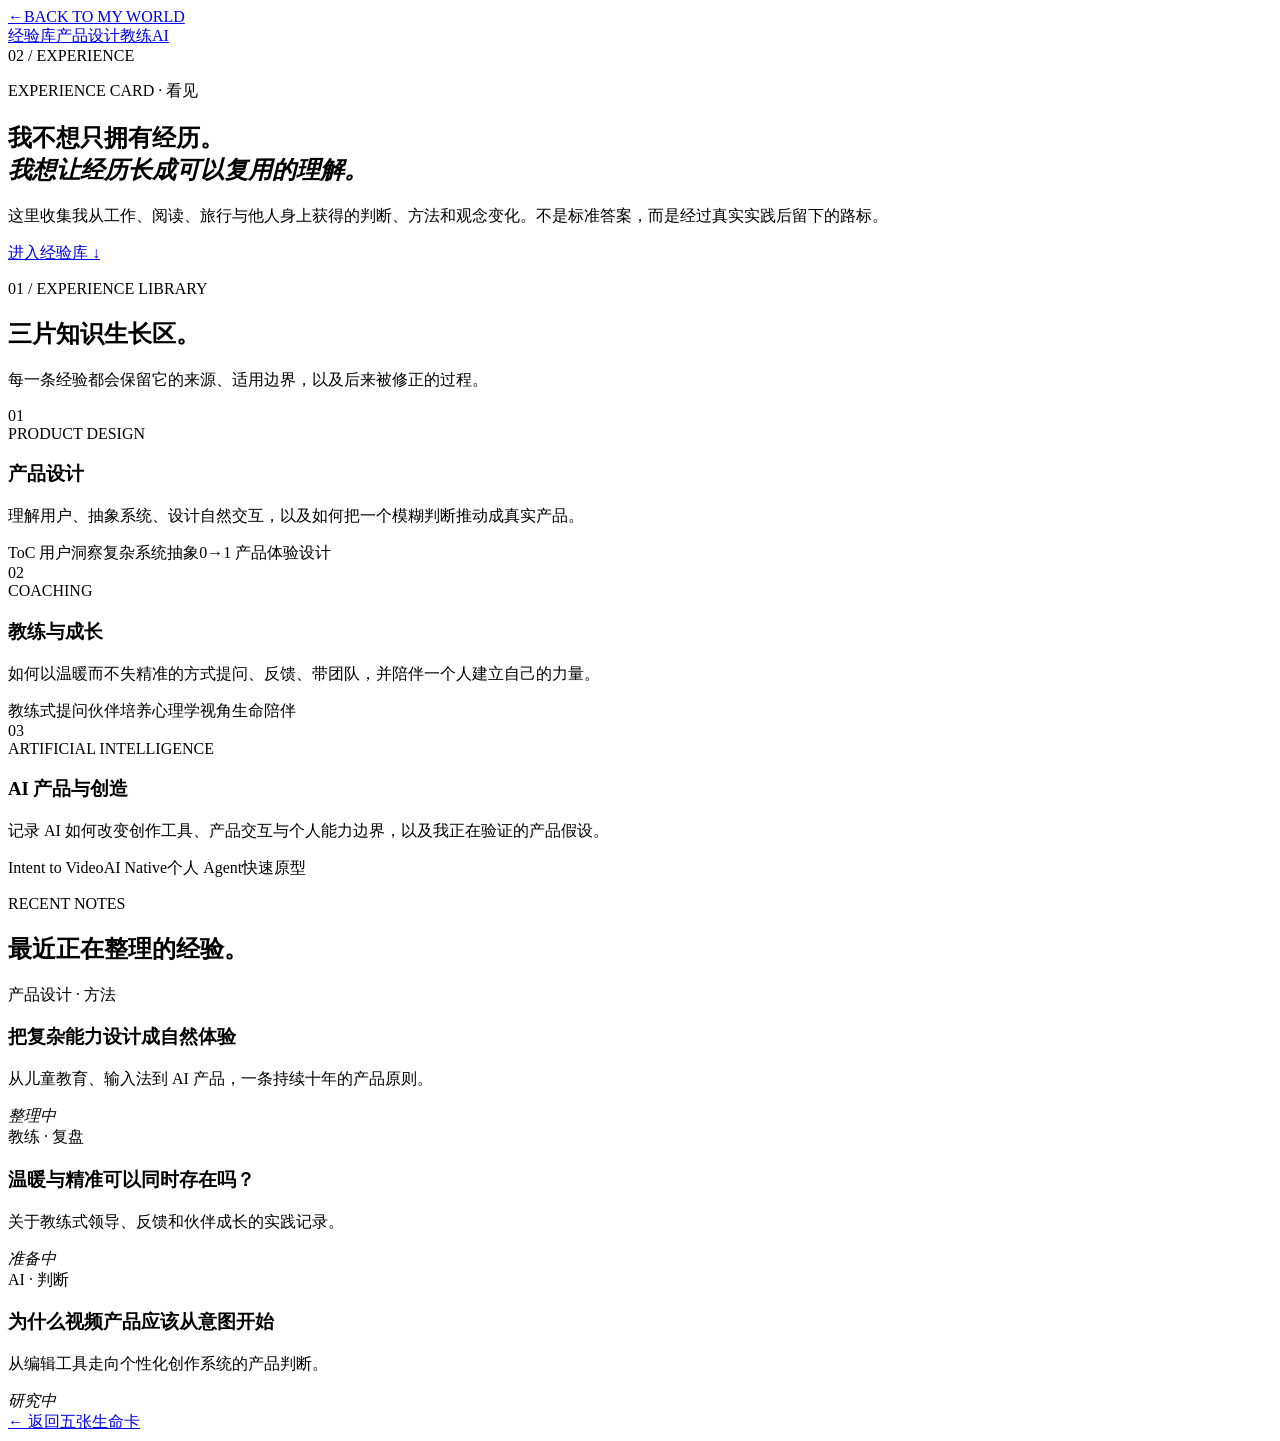
==== experience.html @ 79cb2fdb "Publish experience.html" ====
<!doctype html>
<html lang="zh-CN">
  <head>
    <meta charset="UTF-8" />
    <meta name="viewport" content="width=device-width, initial-scale=1.0" />
    <meta name="theme-color" content="#a9d4c5" />
    <title>经验卡 · Nuonuo's Garden</title>
    <link rel="preconnect" href="https://fonts.googleapis.com" />
    <link rel="preconnect" href="https://fonts.gstatic.com" crossorigin />
    <link href="https://fonts.googleapis.com/css2?family=DM+Sans:wght@300;400;500;600&family=Noto+Serif+SC:wght@400;500;600&display=swap" rel="stylesheet" />
    <link rel="stylesheet" href="styles.css" />
  </head>
  <body class="experience-page">
    <div class="noise"></div>
    <nav class="nav experience-nav">
      <a class="brand" href="index.html#cards"><span class="brand-seed">←</span><span>BACK TO MY WORLD</span></a>
      <div class="nav-links"><a href="#library">经验库</a><a href="#product">产品设计</a><a href="#coaching">教练</a><a href="#ai">AI</a></div>
      <span class="page-marker">02 / EXPERIENCE</span>
    </nav>

    <main>
      <section class="experience-hero">
        <p class="eyebrow">EXPERIENCE CARD · 看见</p>
        <h1>我不想只拥有经历。<br /><em>我想让经历长成可以复用的理解。</em></h1>
        <p>这里收集我从工作、阅读、旅行与他人身上获得的判断、方法和观念变化。不是标准答案，而是经过真实实践后留下的路标。</p>
        <div class="experience-lines"><i></i><i></i><i></i></div>
        <a class="detail-scroll" href="#library">进入经验库 ↓</a>
      </section>

      <section class="experience-library" id="library">
        <div class="library-heading">
          <p class="section-index">01 / EXPERIENCE LIBRARY</p>
          <h2>三片知识生长区。</h2>
          <p>每一条经验都会保留它的来源、适用边界，以及后来被修正的过程。</p>
        </div>

        <div class="experience-domains">
          <article class="domain-card product-domain" id="product">
            <div class="domain-index">01</div>
            <div class="domain-copy"><span>PRODUCT DESIGN</span><h3>产品设计</h3><p>理解用户、抽象系统、设计自然交互，以及如何把一个模糊判断推动成真实产品。</p></div>
            <div class="domain-topics"><span>ToC 用户洞察</span><span>复杂系统抽象</span><span>0→1 产品</span><span>体验设计</span></div>
          </article>
          <article class="domain-card coaching-domain" id="coaching">
            <div class="domain-index">02</div>
            <div class="domain-copy"><span>COACHING</span><h3>教练与成长</h3><p>如何以温暖而不失精准的方式提问、反馈、带团队，并陪伴一个人建立自己的力量。</p></div>
            <div class="domain-topics"><span>教练式提问</span><span>伙伴培养</span><span>心理学视角</span><span>生命陪伴</span></div>
          </article>
          <article class="domain-card ai-domain" id="ai">
            <div class="domain-index">03</div>
            <div class="domain-copy"><span>ARTIFICIAL INTELLIGENCE</span><h3>AI 产品与创造</h3><p>记录 AI 如何改变创作工具、产品交互与个人能力边界，以及我正在验证的产品假设。</p></div>
            <div class="domain-topics"><span>Intent to Video</span><span>AI Native</span><span>个人 Agent</span><span>快速原型</span></div>
          </article>
        </div>
      </section>

      <section class="experience-notes">
        <div class="notes-heading"><p>RECENT NOTES</p><h2>最近正在整理的经验。</h2></div>
        <div class="notes-grid">
          <article><span>产品设计 · 方法</span><h3>把复杂能力设计成自然体验</h3><p>从儿童教育、输入法到 AI 产品，一条持续十年的产品原则。</p><i>整理中</i></article>
          <article><span>教练 · 复盘</span><h3>温暖与精准可以同时存在吗？</h3><p>关于教练式领导、反馈和伙伴成长的实践记录。</p><i>准备中</i></article>
          <article><span>AI · 判断</span><h3>为什么视频产品应该从意图开始</h3><p>从编辑工具走向个性化创作系统的产品判断。</p><i>研究中</i></article>
        </div>
      </section>
      <a class="return-world experience-return" href="index.html#cards">← 返回五张生命卡</a>
    </main>
  </body>
</html>
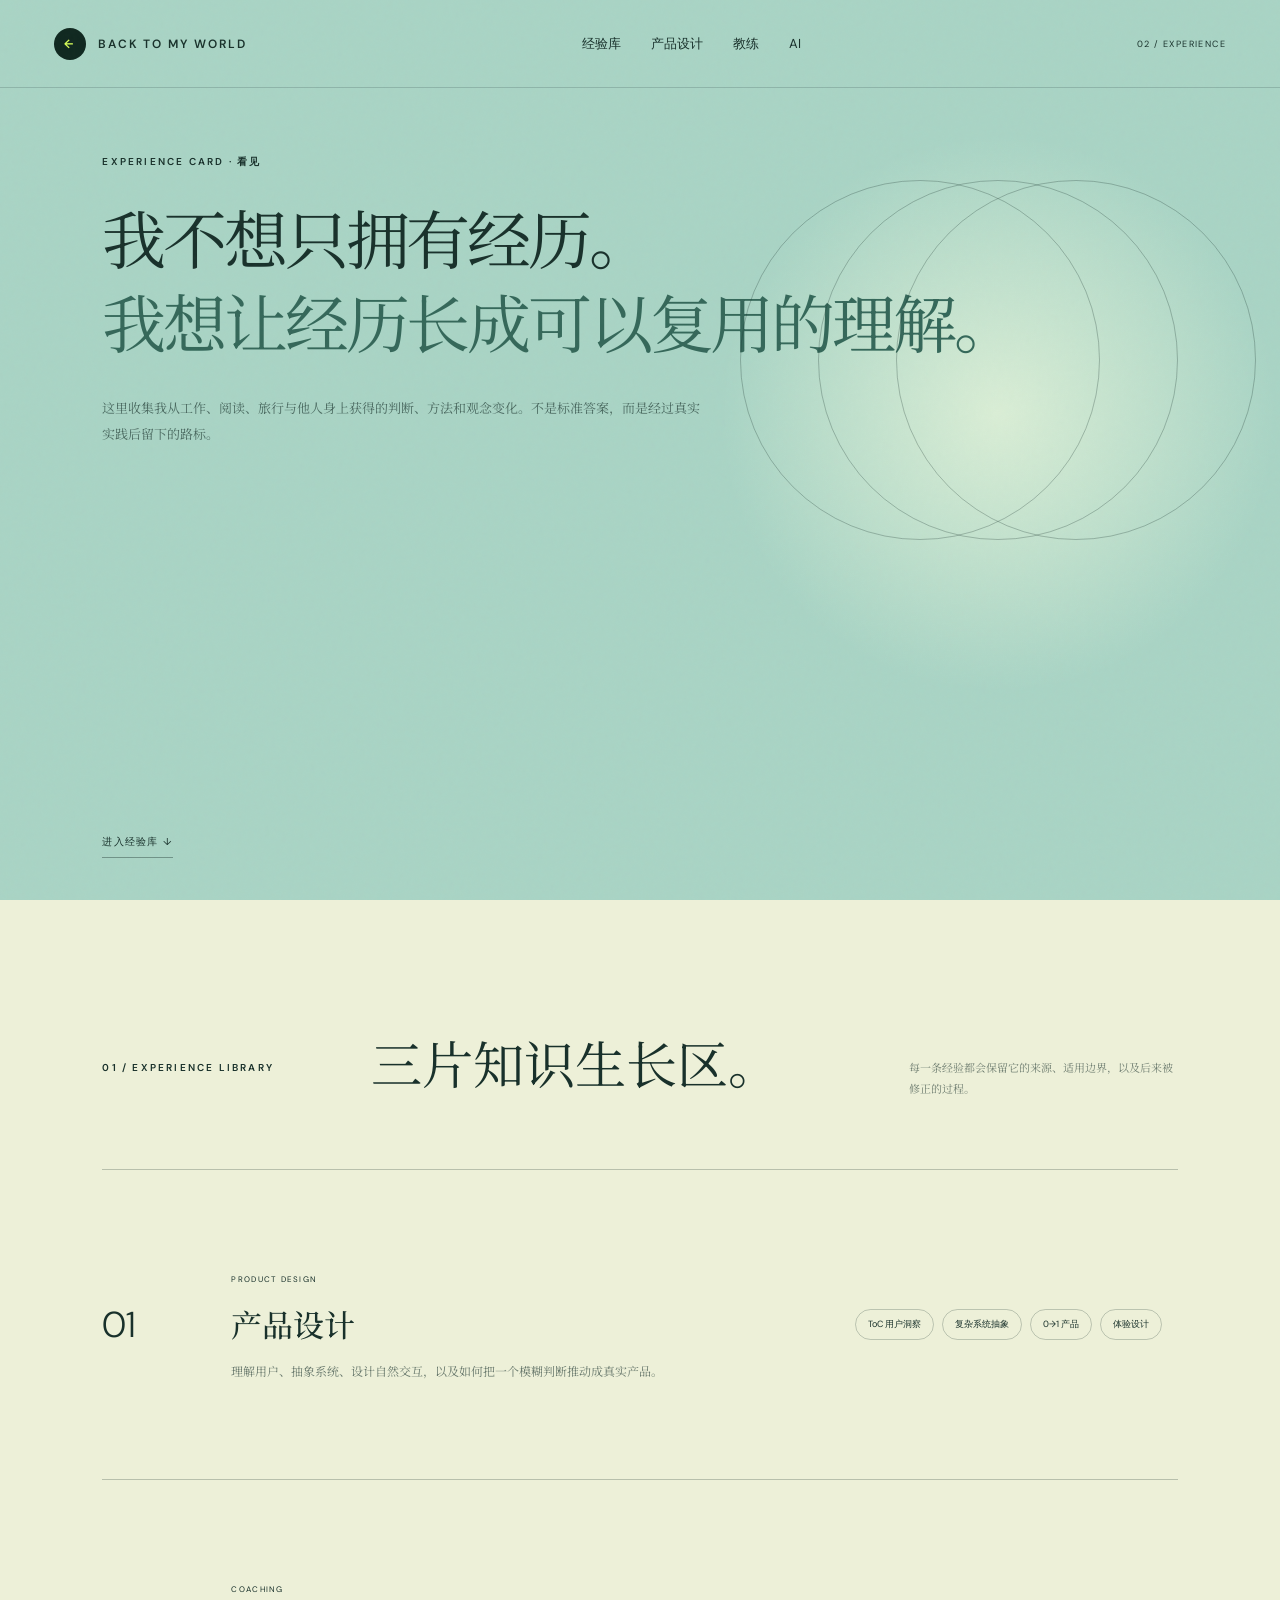
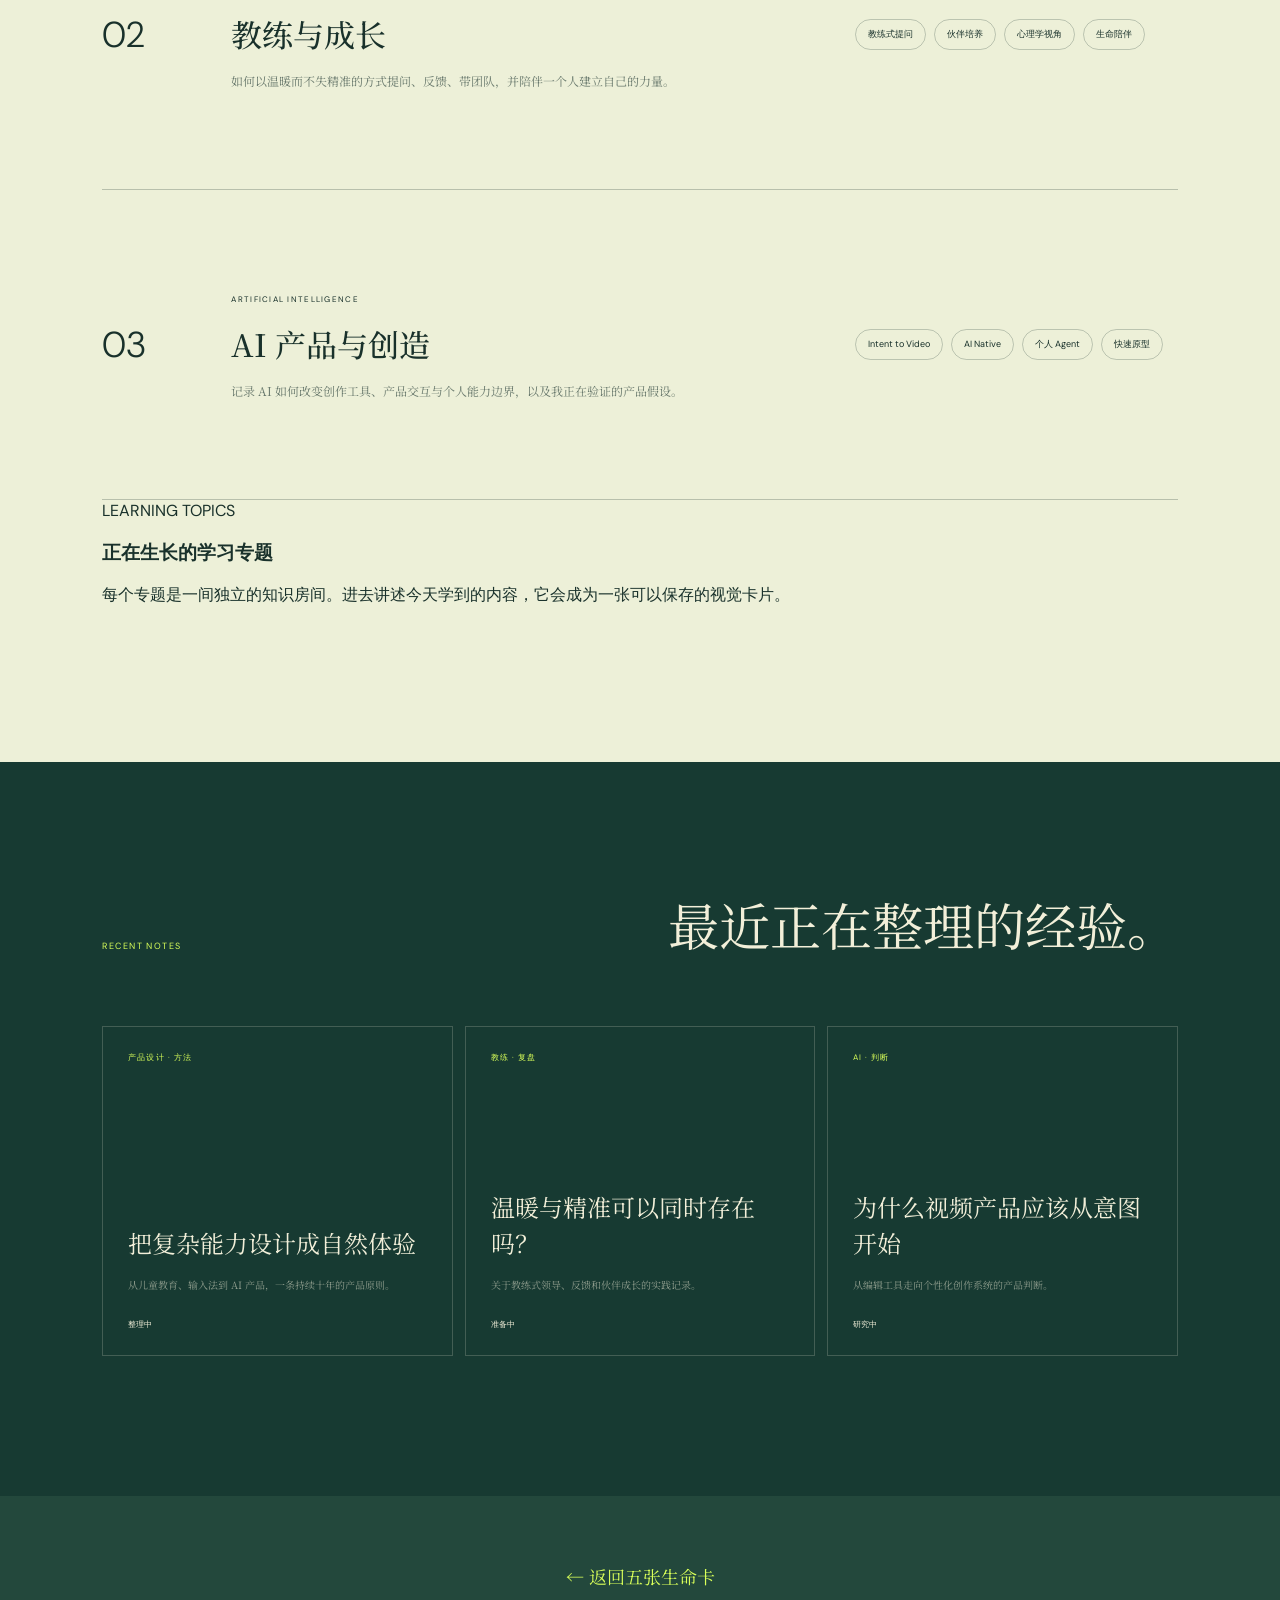
==== commit 3fba2acc: "Update learning topics" ====
--- a/experience.html
+++ b/experience.html
@@ -50,6 +50,16 @@
             <div class="domain-copy"><span>ARTIFICIAL INTELLIGENCE</span><h3>AI 产品与创造</h3><p>记录 AI 如何改变创作工具、产品交互与个人能力边界，以及我正在验证的产品假设。</p></div>
             <div class="domain-topics"><span>Intent to Video</span><span>AI Native</span><span>个人 Agent</span><span>快速原型</span></div>
           </article>
+          <div class="ai-topic-zone">
+            <div class="topic-zone-heading">
+              <div>
+                <span>LEARNING TOPICS</span>
+                <h3>正在生长的学习专题</h3>
+              </div>
+              <p>每个专题是一间独立的知识房间。进去讲述今天学到的内容，它会成为一张可以保存的视觉卡片。</p>
+            </div>
+            <div class="ai-topic-grid" id="ai-topic-grid"></div>
+          </div>
         </div>
       </section>
 
@@ -63,5 +73,6 @@
       </section>
       <a class="return-world experience-return" href="index.html#cards">← 返回五张生命卡</a>
     </main>
+    <script src="learning-topics.js"></script>
   </body>
 </html>
--- a/styles.css
+++ b/styles.css
@@ -0,0 +1,2066 @@
+:root {
+  --ink: #19312b;
+  --paper: #dfe6ca;
+  --cream: #f2efd9;
+  --lime: #d9ff59;
+  --pink: #ffa7b4;
+  --blue: #a7d9e7;
+  --green: #376a50;
+  --deep: #102820;
+}
+
+* {
+  box-sizing: border-box;
+}
+
+html {
+  scroll-behavior: smooth;
+}
+
+body {
+  margin: 0;
+  color: var(--ink);
+  background: var(--paper);
+  font-family: "DM Sans", "PingFang SC", sans-serif;
+  overflow-x: hidden;
+}
+
+button,
+textarea {
+  font: inherit;
+}
+
+button,
+a {
+  color: inherit;
+}
+
+.noise {
+  position: fixed;
+  inset: 0;
+  z-index: 100;
+  pointer-events: none;
+  opacity: 0.045;
+  background-image: url("data:image/svg+xml,%3Csvg viewBox='0 0 180 180' xmlns='http://www.w3.org/2000/svg'%3E%3Cfilter id='n'%3E%3CfeTurbulence type='fractalNoise' baseFrequency='.9' numOctaves='4' stitchTiles='stitch'/%3E%3C/filter%3E%3Crect width='100%25' height='100%25' filter='url(%23n)' opacity='.5'/%3E%3C/svg%3E");
+}
+
+.cursor-orb {
+  position: fixed;
+  width: 340px;
+  height: 340px;
+  border-radius: 50%;
+  pointer-events: none;
+  z-index: 0;
+  transform: translate(-50%, -50%);
+  background: radial-gradient(circle, rgba(240, 255, 179, 0.18), transparent 68%);
+  transition: opacity 0.2s;
+}
+
+.nav {
+  height: 88px;
+  position: fixed;
+  top: 0;
+  left: 0;
+  right: 0;
+  z-index: 20;
+  padding: 0 4.2vw;
+  display: flex;
+  align-items: center;
+  justify-content: space-between;
+  border-bottom: 1px solid rgba(25, 49, 43, 0.18);
+  background: rgba(230, 234, 207, .78);
+  backdrop-filter: blur(15px);
+}
+
+main > section {
+  scroll-margin-top: 87px;
+}
+
+.brand,
+.nav-links a {
+  text-decoration: none;
+}
+
+.brand {
+  display: flex;
+  align-items: center;
+  gap: 12px;
+  font-size: 12px;
+  letter-spacing: 0.16em;
+  font-weight: 600;
+}
+
+.brand-seed {
+  width: 32px;
+  height: 32px;
+  display: grid;
+  place-items: center;
+  color: var(--lime);
+  background: var(--deep);
+  border-radius: 50%;
+}
+
+.nav-links {
+  display: flex;
+  gap: 30px;
+  font-size: 13px;
+}
+
+.nav-links a {
+  position: relative;
+}
+
+.nav-links a::after {
+  content: "";
+  position: absolute;
+  left: 0;
+  bottom: -8px;
+  width: 0;
+  height: 1px;
+  background: var(--ink);
+  transition: width 0.3s ease;
+}
+
+.nav-links a:hover::after {
+  width: 100%;
+}
+
+.sound-button {
+  width: 42px;
+  height: 42px;
+  padding: 0;
+  border-radius: 50%;
+  border: 1px solid rgba(25, 49, 43, 0.35);
+  background: transparent;
+  display: flex;
+  justify-content: center;
+  align-items: center;
+  gap: 3px;
+  cursor: pointer;
+}
+
+.sound-button span {
+  width: 2px;
+  height: 10px;
+  background: var(--ink);
+  animation: audio 1.2s ease-in-out infinite alternate;
+}
+
+.sound-button span:nth-child(2) {
+  animation-delay: -0.5s;
+  height: 16px;
+}
+
+.sound-button span:nth-child(3) {
+  animation-delay: -0.8s;
+  height: 7px;
+}
+
+@keyframes audio {
+  to { transform: scaleY(0.35); }
+}
+
+.hero {
+  height: max(760px, 100vh);
+  min-height: 720px;
+  position: relative;
+  display: grid;
+  grid-template-columns: 40% 60%;
+  align-items: center;
+  overflow: hidden;
+  background:
+    radial-gradient(circle at 73% 48%, rgba(248, 255, 210, 0.8), transparent 34%),
+    linear-gradient(135deg, #d6dfbd, #e8e8cc 72%, #d3dfc2);
+}
+
+.hero-copy {
+  position: relative;
+  z-index: 3;
+  padding: 84px 0 0 8vw;
+}
+
+.eyebrow,
+.section-index {
+  margin: 0 0 25px;
+  font-size: 10px;
+  font-weight: 600;
+  letter-spacing: 0.22em;
+}
+
+.hero h1 {
+  max-width: 650px;
+  margin: 0;
+  font-family: "Noto Serif SC", serif;
+  font-size: clamp(46px, 4.2vw, 64px);
+  font-weight: 400;
+  line-height: 1.15;
+  letter-spacing: -0.055em;
+}
+
+.hero h1 em {
+  display: block;
+  font-style: normal;
+  color: #5a7a61;
+}
+
+.intro {
+  margin: 28px 0 34px;
+  line-height: 1.95;
+  font-family: "Noto Serif SC", serif;
+  font-size: 15px;
+  color: rgba(25, 49, 43, 0.7);
+}
+
+.primary-button {
+  width: 205px;
+  height: 58px;
+  padding: 0 8px 0 24px;
+  border: 0;
+  border-radius: 99px;
+  color: var(--lime);
+  background: var(--deep);
+  display: flex;
+  justify-content: space-between;
+  align-items: center;
+  cursor: pointer;
+  transition: transform 0.3s, box-shadow 0.3s;
+}
+
+.primary-button:hover {
+  transform: translateY(-3px);
+  box-shadow: 0 15px 30px rgba(16, 40, 32, 0.2);
+}
+
+.primary-button i {
+  width: 43px;
+  height: 43px;
+  border-radius: 50%;
+  display: grid;
+  place-items: center;
+  background: var(--lime);
+  color: var(--deep);
+  font-style: normal;
+}
+
+.world-stage {
+  position: absolute;
+  inset: 88px 0 0 35%;
+  perspective: 1100px;
+}
+
+.world-stage-3d {
+  overflow: hidden;
+  perspective: none;
+  cursor: grab;
+  touch-action: none;
+}
+
+.world-stage-3d:active {
+  cursor: grabbing;
+}
+
+.garden-canvas,
+.garden-canvas canvas {
+  position: absolute;
+  inset: 0;
+  width: 100%;
+  height: 100%;
+}
+
+.garden-canvas canvas {
+  display: block;
+  outline: none;
+}
+
+.world-gradient {
+  position: absolute;
+  inset: 0;
+  z-index: 2;
+  pointer-events: none;
+  background:
+    linear-gradient(90deg, rgba(222, 230, 202, .9) 0%, transparent 18%),
+    linear-gradient(0deg, rgba(222, 230, 202, .36), transparent 18%);
+}
+
+.world-loading {
+  position: absolute;
+  z-index: 8;
+  left: 50%;
+  top: 50%;
+  display: flex;
+  flex-direction: column;
+  align-items: center;
+  gap: 12px;
+  transform: translate(-50%, -50%);
+  transition: opacity .7s, visibility .7s;
+}
+
+.world-loading.ready {
+  opacity: 0;
+  visibility: hidden;
+}
+
+.world-loading span {
+  width: 38px;
+  height: 38px;
+  border-radius: 50%;
+  border: 1px solid rgba(25, 49, 43, .18);
+  border-top-color: var(--ink);
+  animation: spin 1.1s linear infinite;
+}
+
+.world-loading p {
+  margin: 0;
+  font: 10px "Noto Serif SC";
+  letter-spacing: .1em;
+}
+
+.sky-haze {
+  position: absolute;
+  border-radius: 50%;
+  filter: blur(8px);
+  opacity: 0.58;
+}
+
+.haze-one {
+  width: 350px;
+  height: 70px;
+  top: 12%;
+  left: 26%;
+  background: rgba(255,255,255,0.55);
+  transform: rotate(-8deg);
+}
+
+.haze-two {
+  width: 260px;
+  height: 58px;
+  right: 4%;
+  top: 48%;
+  background: rgba(255,255,255,0.35);
+}
+
+.sun {
+  position: absolute;
+  width: 114px;
+  height: 114px;
+  top: 7%;
+  right: 7%;
+  border-radius: 50%;
+  display: flex;
+  flex-direction: column;
+  justify-content: center;
+  align-items: center;
+  background: rgba(228, 255, 119, 0.6);
+  box-shadow: 0 0 60px rgba(228, 255, 119, 0.7);
+  animation: breathe 4s ease-in-out infinite;
+}
+
+.sun span { font-size: 9px; letter-spacing: .12em; }
+.sun strong { margin-top: 4px; font: 500 17px "Noto Serif SC"; }
+
+@keyframes breathe {
+  50% { transform: scale(1.06); box-shadow: 0 0 90px rgba(228, 255, 119, 0.85); }
+}
+
+.island-wrap {
+  position: absolute;
+  width: min(57vw, 780px);
+  height: 630px;
+  left: 49%;
+  top: 51%;
+  transform: translate(-50%, -48%);
+  transform-style: preserve-3d;
+  transition: transform 0.2s ease-out;
+}
+
+.island {
+  position: absolute;
+  width: 580px;
+  height: 500px;
+  left: 50%;
+  top: 48%;
+  transform: translate(-50%, -50%) rotateX(5deg) rotateZ(-4deg);
+  filter: drop-shadow(0 40px 28px rgba(34, 52, 36, 0.18));
+}
+
+.land-top {
+  position: absolute;
+  z-index: 5;
+  width: 570px;
+  height: 325px;
+  border-radius: 48% 52% 51% 49% / 46% 43% 57% 54%;
+  background:
+    radial-gradient(circle at 72% 32%, #bacf83 0 2%, transparent 2.4%),
+    radial-gradient(circle at 77% 45%, #8eb36b 0 1.5%, transparent 2%),
+    radial-gradient(circle at 40% 64%, #c2d78b 0 3%, transparent 3.4%),
+    linear-gradient(150deg, #a9c67a, #6e9c61 65%, #588855);
+  box-shadow:
+    inset 12px 18px 40px rgba(236,255,184,.35),
+    inset -18px -18px 30px rgba(36,85,57,.2);
+  overflow: hidden;
+}
+
+.island-soil {
+  position: absolute;
+  z-index: 2;
+  width: 520px;
+  height: 290px;
+  left: 27px;
+  top: 155px;
+  clip-path: polygon(0 0, 100% 0, 83% 64%, 56% 100%, 27% 80%);
+  background: linear-gradient(160deg, #8b6748, #5b4938 45%, #273a2e);
+  overflow: hidden;
+}
+
+.soil-layer {
+  position: absolute;
+  left: -3%;
+  width: 108%;
+  height: 24px;
+  border-radius: 50%;
+  border-top: 2px solid rgba(240, 208, 146, .25);
+}
+
+.layer-a { top: 40%; transform: rotate(4deg); }
+.layer-b { top: 57%; transform: rotate(-4deg); }
+.layer-c { top: 72%; transform: rotate(7deg); }
+
+.roots i {
+  position: absolute;
+  width: 2px;
+  height: 130px;
+  left: 50%;
+  top: 5px;
+  background: linear-gradient(#cba66a, transparent);
+  transform-origin: top;
+  opacity: .55;
+}
+
+.roots i:nth-child(1) { transform: rotate(18deg); }
+.roots i:nth-child(2) { transform: rotate(-24deg); }
+.roots i:nth-child(3) { left: 36%; transform: rotate(8deg); }
+.roots i:nth-child(4) { left: 66%; transform: rotate(-12deg); }
+.roots i:nth-child(5) { left: 77%; transform: rotate(25deg); }
+
+.island-shadow {
+  position: absolute;
+  left: 50%;
+  bottom: 5%;
+  width: 480px;
+  height: 70px;
+  border-radius: 50%;
+  background: rgba(42, 65, 51, 0.16);
+  filter: blur(24px);
+  transform: translateX(-50%);
+}
+
+.path {
+  position: absolute;
+  background: #d7d29b;
+  opacity: .8;
+}
+
+.path-one {
+  width: 240px;
+  height: 65px;
+  left: 160px;
+  top: 168px;
+  border-radius: 50%;
+  transform: rotate(15deg);
+}
+
+.path-two {
+  width: 80px;
+  height: 210px;
+  left: 288px;
+  top: 37px;
+  border-radius: 50%;
+  transform: rotate(-10deg);
+}
+
+.pond {
+  position: absolute;
+  width: 150px;
+  height: 84px;
+  left: 68px;
+  top: 140px;
+  border: 6px solid rgba(239,235,180,.5);
+  border-radius: 52% 48% 58% 42%;
+  transform: rotate(-12deg);
+  background: linear-gradient(145deg, #7ebbb3, #aee0d2);
+  box-shadow: inset 7px 8px 10px rgba(255,255,255,.35);
+}
+
+.pond-glint {
+  position: absolute;
+  width: 65px;
+  height: 2px;
+  left: 30px;
+  top: 23px;
+  background: rgba(255,255,255,.7);
+  box-shadow: 25px 17px 0 rgba(255,255,255,.45);
+  animation: glint 3s ease-in-out infinite;
+}
+
+@keyframes glint { 50% { transform: translateX(14px); opacity: .35; } }
+
+.tree {
+  position: absolute;
+  width: 160px;
+  height: 190px;
+  left: 218px;
+  top: 15px;
+  z-index: 8;
+}
+
+.trunk {
+  position: absolute;
+  width: 22px;
+  height: 110px;
+  left: 70px;
+  bottom: 4px;
+  border-radius: 10px;
+  background: linear-gradient(90deg, #5d4932, #8a6741);
+  transform: rotate(4deg);
+}
+
+.trunk::after,
+.trunk::before {
+  content: "";
+  position: absolute;
+  width: 10px;
+  height: 62px;
+  top: -23px;
+  left: -11px;
+  border-radius: 8px;
+  background: #6d5236;
+  transform: rotate(-34deg);
+}
+
+.trunk::after {
+  left: 23px;
+  transform: rotate(39deg);
+}
+
+.crown {
+  position: absolute;
+  border-radius: 47% 53% 45% 55%;
+  background: radial-gradient(circle at 35% 30%, #b7d579, #548659 72%);
+  box-shadow: inset -8px -8px 20px rgba(31,77,54,.22);
+}
+
+.crown-a { width: 100px; height: 95px; left: 28px; top: 3px; }
+.crown-b { width: 90px; height: 80px; left: 3px; top: 48px; }
+.crown-c { width: 94px; height: 88px; right: 0; top: 46px; }
+
+.tree-fruit {
+  position: absolute;
+  z-index: 4;
+  width: 9px;
+  height: 9px;
+  border-radius: 50%;
+  background: var(--pink);
+  box-shadow: 0 0 0 3px rgba(255,255,255,.15);
+}
+.f1 { left: 49px; top: 43px; }
+.f2 { left: 112px; top: 71px; }
+.f3 { left: 73px; top: 96px; }
+
+.glass-house {
+  position: absolute;
+  z-index: 7;
+  width: 120px;
+  height: 110px;
+  right: 55px;
+  top: 92px;
+  filter: drop-shadow(5px 8px 8px rgba(23,50,39,.2));
+}
+
+.house-roof {
+  width: 0;
+  height: 0;
+  border-left: 60px solid transparent;
+  border-right: 60px solid transparent;
+  border-bottom: 48px solid rgba(224, 244, 213, .8);
+}
+
+.house-body {
+  height: 62px;
+  border: 2px solid rgba(50,90,68,.5);
+  background:
+    linear-gradient(90deg, transparent 32%, rgba(43,84,64,.4) 33% 34%, transparent 35% 65%, rgba(43,84,64,.4) 66% 67%, transparent 68%),
+    rgba(210, 239, 207, .55);
+}
+
+.house-door {
+  position: absolute;
+  width: 30px;
+  height: 48px;
+  bottom: 0;
+  left: 45px;
+  border: 2px solid #52765d;
+}
+
+.mountain {
+  position: absolute;
+  width: 0;
+  height: 0;
+  border-left: 52px solid transparent;
+  border-right: 52px solid transparent;
+  border-bottom: 104px solid #769899;
+  filter: drop-shadow(6px 7px 4px rgba(25,65,57,.16));
+}
+
+.mountain::after {
+  content: "";
+  position: absolute;
+  left: -25px;
+  top: 53px;
+  width: 0;
+  height: 0;
+  border-left: 25px solid transparent;
+  border-right: 25px solid transparent;
+  border-bottom: 51px solid #ebefdc;
+}
+
+.m1 { right: 30px; top: 14px; transform: scale(.72); }
+.m2 { right: 88px; top: 20px; transform: scale(.48); opacity: .78; }
+
+.plant-bed {
+  position: absolute;
+  z-index: 6;
+  width: 75px;
+  height: 52px;
+  background:
+    radial-gradient(ellipse at bottom, transparent 52%, #ef9aa5 54% 61%, transparent 63%) 0 0 / 18px 25px,
+    radial-gradient(ellipse at bottom, transparent 52%, #f5d966 54% 61%, transparent 63%) 8px 10px / 18px 25px;
+}
+
+.bed-one { left: 88px; top: 85px; transform: rotate(-12deg); }
+.bed-two { left: 390px; top: 222px; transform: rotate(10deg) scale(.8); }
+
+.generated-plants {
+  position: absolute;
+  z-index: 12;
+  left: 397px;
+  top: 179px;
+  display: flex;
+  gap: 7px;
+  align-items: flex-end;
+}
+
+.new-flower {
+  position: relative;
+  width: 18px;
+  height: 62px;
+  transform-origin: bottom;
+  animation: growPlant 1.2s cubic-bezier(.2,.95,.4,1.1) both;
+}
+
+.new-flower::before {
+  content: "";
+  position: absolute;
+  left: 8px;
+  bottom: 0;
+  width: 2px;
+  height: 50px;
+  background: #315f43;
+}
+
+.new-flower::after {
+  content: "✿";
+  position: absolute;
+  left: -1px;
+  top: -3px;
+  color: #fff1d1;
+  font-size: 21px;
+  text-shadow: 0 1px 5px #e4919b;
+}
+
+@keyframes growPlant {
+  from { transform: scaleY(0) rotate(-8deg); opacity: 0; }
+  to { transform: scaleY(1) rotate(0); opacity: 1; }
+}
+
+.floating-label {
+  position: absolute;
+  z-index: 9;
+  padding: 11px 15px 11px 32px;
+  border: 1px solid rgba(25,49,43,.25);
+  border-radius: 8px;
+  background: rgba(239, 242, 215, .62);
+  backdrop-filter: blur(7px);
+  box-shadow: 0 10px 30px rgba(35,60,48,.08);
+}
+
+.floating-label p { margin: 0 0 2px; font: 500 12px "Noto Serif SC"; }
+.floating-label small { opacity: .58; font-size: 9px; }
+.label-dot {
+  position: absolute;
+  width: 7px; height: 7px;
+  border-radius: 50%;
+  background: var(--lime);
+  box-shadow: 0 0 0 5px rgba(177,203,101,.2);
+  left: 14px; top: 20px;
+}
+.label-library { left: 13%; top: 22%; animation: float 4s ease-in-out infinite; }
+.label-snow { right: 5%; bottom: 25%; animation: float 4s ease-in-out -2s infinite; }
+@keyframes float { 50% { transform: translateY(-9px); } }
+
+.world-caption {
+  z-index: 9;
+  position: absolute;
+  right: 5%;
+  bottom: 5%;
+  display: flex;
+  align-items: center;
+  gap: 13px;
+  font-size: 10px;
+  letter-spacing: .08em;
+}
+.world-caption span {
+  width: 27px; height: 27px;
+  display: grid; place-items: center;
+  border-radius: 50%;
+  border: 1px solid rgba(25,49,43,.4);
+}
+
+.drag-icon {
+  font-size: 13px;
+}
+
+.scroll-note {
+  position: absolute;
+  left: 4.2vw;
+  bottom: 28px;
+  display: flex;
+  gap: 16px;
+  align-items: center;
+  font-size: 9px;
+  letter-spacing: .18em;
+  transform: rotate(-90deg);
+  transform-origin: left center;
+}
+.scroll-note i { width: 50px; height: 1px; background: var(--ink); }
+
+.manifesto {
+  min-height: 700px;
+  padding: 110px 8vw 90px;
+  color: var(--cream);
+  background: var(--deep);
+}
+
+.value-section {
+  padding: 125px 8vw 135px;
+  background: #f1efdc;
+}
+
+.value-intro {
+  padding-bottom: 80px;
+  border-bottom: 1px solid rgba(25,49,43,.2);
+}
+
+.value-question {
+  margin: 0 0 18px;
+  color: rgba(25,49,43,.55);
+  font: 400 13px "Noto Serif SC";
+}
+
+.value-intro h2 {
+  max-width: 1050px;
+  margin: 0;
+  font: 400 clamp(43px, 5.7vw, 82px)/1.28 "Noto Serif SC";
+  letter-spacing: -.055em;
+}
+
+.value-intro h2 em {
+  color: #5f8063;
+  font-style: normal;
+}
+
+.value-body {
+  display: grid;
+  grid-template-columns: 36% 64%;
+  padding-top: 75px;
+}
+
+.value-statement {
+  padding-right: 6vw;
+}
+
+.value-statement p {
+  margin: 0 0 22px;
+  color: rgba(25,49,43,.64);
+  font: 400 13px/2 "Noto Serif SC";
+}
+
+.value-statement .lead {
+  color: var(--ink);
+  font-size: 19px;
+  line-height: 1.85;
+}
+
+.ability-grid {
+  display: grid;
+  grid-template-columns: repeat(2, 1fr);
+  border-top: 1px solid rgba(25,49,43,.2);
+  border-left: 1px solid rgba(25,49,43,.2);
+}
+
+.ability-grid article {
+  min-height: 185px;
+  padding: 25px 28px;
+  border-right: 1px solid rgba(25,49,43,.2);
+  border-bottom: 1px solid rgba(25,49,43,.2);
+  transition: background .3s, transform .3s;
+}
+
+.ability-grid article:hover {
+  background: #e2e9bb;
+  transform: translateY(-3px);
+}
+
+.ability-grid span {
+  font-size: 9px;
+  letter-spacing: .14em;
+}
+
+.ability-grid h3 {
+  margin: 42px 0 10px;
+  font: 500 19px "Noto Serif SC";
+}
+
+.ability-grid p {
+  margin: 0;
+  color: rgba(25,49,43,.6);
+  font: 400 11px/1.8 "Noto Serif SC";
+}
+
+.ability-grid .ability-future {
+  color: var(--lime);
+  background: var(--deep);
+}
+
+.ability-grid .ability-future:hover {
+  background: #23483c;
+}
+
+.ability-grid .ability-future p {
+  color: rgba(242,239,217,.62);
+}
+
+.journey-section {
+  padding: 125px 8vw 135px;
+  color: var(--cream);
+  background: #23483c;
+}
+
+.journey-head {
+  display: flex;
+  justify-content: space-between;
+  align-items: end;
+  margin-bottom: 80px;
+}
+
+.journey-head h2 {
+  margin: 0;
+  font: 400 clamp(42px, 5vw, 72px)/1.3 "Noto Serif SC";
+  letter-spacing: -.05em;
+}
+
+.journey-head > p {
+  margin: 0 0 10px;
+  color: rgba(242,239,217,.55);
+  font: 400 12px/1.9 "Noto Serif SC";
+}
+
+.journey-section .section-index {
+  color: var(--lime);
+}
+
+.journey-timeline {
+  border-top: 1px solid rgba(242,239,217,.22);
+}
+
+.journey-chapter {
+  display: grid;
+  grid-template-columns: 18% 62% 20%;
+  padding: 48px 0 55px;
+  border-bottom: 1px solid rgba(242,239,217,.22);
+}
+
+.chapter-year span,
+.chapter-main small {
+  color: var(--lime);
+  font-size: 9px;
+  letter-spacing: .17em;
+}
+
+.chapter-year strong {
+  display: block;
+  margin-top: 15px;
+  font: 400 20px "Noto Serif SC";
+}
+
+.chapter-main {
+  padding-right: 7vw;
+}
+
+.chapter-main h3 {
+  margin: 14px 0 22px;
+  font: 400 clamp(25px, 2.5vw, 37px)/1.45 "Noto Serif SC";
+}
+
+.chapter-main > p {
+  margin: 0 0 26px;
+  color: rgba(242,239,217,.66);
+  font: 400 12px/2 "Noto Serif SC";
+}
+
+.chapter-main ul {
+  margin: 0;
+  padding: 0;
+  list-style: none;
+}
+
+.chapter-main li {
+  position: relative;
+  padding: 9px 0 9px 18px;
+  color: rgba(242,239,217,.78);
+  border-top: 1px solid rgba(242,239,217,.1);
+  font-size: 11px;
+}
+
+.chapter-main li::before {
+  content: "↗";
+  position: absolute;
+  left: 0;
+  color: var(--lime);
+}
+
+.chapter-seed {
+  width: 145px;
+  height: 145px;
+  margin-left: auto;
+  border: 1px solid rgba(217,255,89,.5);
+  border-radius: 50%;
+  display: flex;
+  flex-direction: column;
+  justify-content: center;
+  align-items: center;
+  text-align: center;
+}
+
+.chapter-seed i {
+  margin-bottom: 10px;
+  color: var(--lime);
+  font-size: 8px;
+  letter-spacing: .12em;
+  font-style: normal;
+}
+
+.chapter-seed span {
+  font: 400 12px/1.6 "Noto Serif SC";
+}
+
+.chapter-now .chapter-seed {
+  color: var(--deep);
+  border-color: var(--lime);
+  background: var(--lime);
+}
+
+.chapter-now .chapter-seed i {
+  color: var(--deep);
+}
+
+.manifesto .section-index { color: var(--lime); }
+.manifesto-title { display: grid; grid-template-columns: 32% 68%; }
+.manifesto-title > p {
+  margin: 13px 0 0;
+  font-size: 12px;
+  color: rgba(242,239,217,.6);
+}
+.manifesto h2 {
+  max-width: 850px;
+  margin: 0;
+  font: 400 clamp(36px, 4.2vw, 60px)/1.35 "Noto Serif SC";
+  letter-spacing: -.045em;
+}
+.manifesto h2 span { color: var(--lime); }
+.rule-notes {
+  width: 68%;
+  margin: 85px 0 0 auto;
+  display: grid;
+  grid-template-columns: repeat(3, 1fr);
+  border-top: 1px solid rgba(242,239,217,.18);
+}
+.rule-notes article { padding: 27px 35px 0 0; }
+.rule-notes span { color: var(--lime); font: 500 12px "Noto Serif SC"; }
+.rule-notes p { font-size: 11px; line-height: 1.8; color: rgba(242,239,217,.5); }
+
+.life-cards {
+  padding: 120px 4.2vw 140px;
+  background: #f1efdc;
+}
+
+.card-content-map {
+  margin: 85px 4vw 0;
+  display: grid;
+  grid-template-columns: repeat(2, 1fr);
+  border-top: 1px solid rgba(25,49,43,.2);
+  border-left: 1px solid rgba(25,49,43,.2);
+}
+
+.card-content-map > article,
+.livelihood-card {
+  min-height: 260px;
+  padding: 34px 36px;
+  border-right: 1px solid rgba(25,49,43,.2);
+  border-bottom: 1px solid rgba(25,49,43,.2);
+}
+
+.content-card-title {
+  display: flex;
+  gap: 20px;
+  align-items: baseline;
+}
+
+.content-card-title span {
+  font-size: 9px;
+}
+
+.content-card-title h3,
+.livelihood-card h3 {
+  margin: 0;
+  font: 500 21px "Noto Serif SC";
+}
+
+.card-content-map > article > p,
+.livelihood-card p {
+  margin: 25px 0;
+  color: rgba(25,49,43,.65);
+  font: 400 12px/1.9 "Noto Serif SC";
+}
+
+.tag-row {
+  display: flex;
+  flex-wrap: wrap;
+  gap: 7px;
+}
+
+.tag-row span {
+  padding: 6px 10px;
+  border: 1px solid rgba(25,49,43,.22);
+  border-radius: 99px;
+  font-size: 9px;
+}
+
+.livelihood-card {
+  color: var(--cream);
+  background: var(--deep);
+}
+
+.livelihood-card > span {
+  color: var(--lime);
+  font-size: 8px;
+  letter-spacing: .17em;
+}
+
+.livelihood-card h3 {
+  margin-top: 22px;
+  font-size: 28px;
+}
+
+.livelihood-card p {
+  color: rgba(242,239,217,.64);
+}
+
+.future-section {
+  padding: 125px 8vw 140px;
+  background: #dce5bd;
+}
+
+.future-heading {
+  display: grid;
+  grid-template-columns: 28% 48% 24%;
+  align-items: end;
+  margin-bottom: 70px;
+}
+
+.future-heading .section-index {
+  align-self: start;
+}
+
+.future-heading h2 {
+  margin: 0;
+  font: 400 clamp(38px, 4.2vw, 62px)/1.35 "Noto Serif SC";
+  letter-spacing: -.045em;
+}
+
+.future-heading > p:last-child {
+  margin: 0 0 10px;
+  padding-left: 30px;
+  color: rgba(25,49,43,.58);
+  font: 400 11px/1.9 "Noto Serif SC";
+}
+
+.future-grid {
+  display: grid;
+  grid-template-columns: repeat(3, 1fr);
+  gap: 12px;
+}
+
+.future-grid article {
+  min-height: 285px;
+  padding: 26px;
+  border: 1px solid rgba(25,49,43,.24);
+  border-radius: 3px;
+  display: flex;
+  flex-direction: column;
+  transition: transform .35s, background .35s;
+}
+
+.future-grid article:hover {
+  transform: translateY(-8px);
+  background: rgba(242,239,217,.5);
+}
+
+.future-grid span {
+  font-size: 8px;
+  letter-spacing: .16em;
+}
+
+.future-grid h3 {
+  margin: auto 0 16px;
+  font: 500 23px "Noto Serif SC";
+}
+
+.future-grid p {
+  margin: 0;
+  color: rgba(25,49,43,.62);
+  font: 400 11px/1.85 "Noto Serif SC";
+}
+
+.future-grid .future-product {
+  color: var(--lime);
+  background: var(--deep);
+  border-color: var(--deep);
+}
+
+.future-grid .future-product:hover {
+  background: #23483c;
+}
+
+.future-grid .future-product p {
+  color: rgba(242,239,217,.64);
+}
+
+.decades-section {
+  min-height: 760px;
+  padding: 125px 8vw;
+  display: grid;
+  grid-template-columns: 42% 58%;
+  align-items: center;
+  overflow: hidden;
+  background: #e8c5ad;
+}
+
+.decades-copy {
+  padding-right: 5vw;
+}
+
+.decades-copy h2 {
+  max-width: 540px;
+  margin: 0;
+  font: 400 clamp(38px, 3.8vw, 54px)/1.4 "Noto Serif SC";
+  letter-spacing: -.045em;
+}
+
+.decades-copy > p:last-child {
+  margin-top: 30px;
+  color: rgba(25,49,43,.62);
+  font: 400 12px/2 "Noto Serif SC";
+}
+
+.decade-rings {
+  position: relative;
+  height: 520px;
+}
+
+.decade-rings article {
+  position: absolute;
+  width: 330px;
+  height: 330px;
+  padding: 75px 62px;
+  border: 1px solid rgba(25,49,43,.35);
+  border-radius: 50%;
+  transition: transform .4s, background .4s;
+}
+
+.decade-rings article:hover {
+  z-index: 5;
+  transform: translateY(-12px);
+  background: rgba(242,239,217,.64);
+}
+
+.decade-rings article:nth-child(1) { left: 0; top: 95px; background: var(--lime); }
+.decade-rings article:nth-child(2) { left: 30%; top: 0; }
+.decade-rings article:nth-child(3) { left: 56%; top: 155px; }
+
+.decade-rings span {
+  font-size: 11px;
+  letter-spacing: .13em;
+}
+
+.decade-rings h3 {
+  margin: 20px 0 14px;
+  font: 500 24px "Noto Serif SC";
+}
+
+.decade-rings p {
+  margin: 0;
+  color: rgba(25,49,43,.66);
+  font: 400 11px/1.8 "Noto Serif SC";
+}
+
+.decade-rings i {
+  position: absolute;
+  right: 42px;
+  bottom: 48px;
+  font-size: 8px;
+  letter-spacing: .13em;
+  font-style: normal;
+}
+
+.section-head {
+  padding: 0 4vw 65px;
+  display: flex;
+  justify-content: space-between;
+  align-items: flex-end;
+}
+.section-head h2,
+.memory-copy h2 {
+  margin: 0;
+  font: 400 clamp(40px, 4.8vw, 68px)/1.25 "Noto Serif SC";
+  letter-spacing: -.04em;
+}
+.section-desc {
+  width: 300px;
+  margin: 0 0 10px;
+  font: 400 13px/1.9 "Noto Serif SC";
+  color: rgba(25,49,43,.58);
+}
+
+.card-orbit {
+  display: grid;
+  grid-template-columns: repeat(5, minmax(180px, 1fr));
+  gap: 12px;
+}
+
+.life-card {
+  min-height: 480px;
+  padding: 22px 20px;
+  border-radius: 150px 150px 20px 20px;
+  display: flex;
+  flex-direction: column;
+  justify-content: space-between;
+  position: relative;
+  overflow: hidden;
+  transition: transform .45s cubic-bezier(.2,.7,.3,1), border-radius .45s;
+  cursor: pointer;
+  color: inherit;
+  text-decoration: none;
+}
+
+.card-enter {
+  height: 34px;
+  margin-top: 18px;
+  padding-top: 12px;
+  border-top: 1px solid rgba(25,49,43,.25);
+  display: flex;
+  justify-content: space-between;
+  font-size: 10px;
+}
+
+.card-enter i {
+  font-style: normal;
+  transition: transform .3s;
+}
+
+.life-card:hover .card-enter i {
+  transform: translateX(5px);
+}
+
+.card-detail-hero {
+  min-height: 100vh;
+  padding: 150px 8vw 85px;
+  position: relative;
+  display: flex;
+  align-items: center;
+  overflow: hidden;
+  background: #d9e6a2;
+}
+
+.work-nav {
+  background: rgba(217,230,162,.84);
+}
+
+.page-marker {
+  font-size: 9px;
+  letter-spacing: .16em;
+}
+
+.detail-number {
+  position: absolute;
+  right: 3vw;
+  bottom: -15vw;
+  color: rgba(25,49,43,.07);
+  font: 500 55vw/1 "DM Sans";
+  letter-spacing: -.12em;
+}
+
+.detail-copy {
+  position: relative;
+  z-index: 2;
+  max-width: 1120px;
+}
+
+.detail-copy h1 {
+  max-width: 1100px;
+  margin: 0;
+  font: 400 clamp(44px, 4.2vw, 64px)/1.3 "Noto Serif SC";
+  letter-spacing: -.055em;
+}
+
+.detail-copy h1 em {
+  display: block;
+  color: #587557;
+  font-style: normal;
+}
+
+.detail-copy > p:last-child {
+  max-width: 520px;
+  margin-top: 35px;
+  color: rgba(25,49,43,.62);
+  font: 400 14px/2 "Noto Serif SC";
+}
+
+.detail-orbit {
+  position: absolute;
+  right: 8vw;
+  top: 24%;
+  width: 250px;
+  height: 250px;
+}
+
+.detail-orbit span {
+  position: absolute;
+  inset: 0;
+  border: 1px solid rgba(25,49,43,.35);
+  border-radius: 50%;
+}
+
+.detail-orbit span:nth-child(2) { transform: translateX(-52px); }
+.detail-orbit span:nth-child(3) { transform: translateX(52px); }
+.detail-orbit p {
+  position: absolute;
+  inset: 0;
+  display: grid;
+  place-items: center;
+  margin: 0;
+  text-align: center;
+  font: 500 12px/1.7 "Noto Serif SC";
+}
+
+.detail-scroll {
+  position: absolute;
+  left: 8vw;
+  bottom: 42px;
+  z-index: 3;
+  padding-bottom: 8px;
+  border-bottom: 1px solid rgba(25,49,43,.4);
+  text-decoration: none;
+  font-size: 10px;
+  letter-spacing: .12em;
+}
+
+.work-now {
+  padding: 125px 8vw 140px;
+  background: #dce5bd;
+}
+
+.work-future-grid {
+  grid-template-columns: repeat(3, 1fr);
+}
+
+.return-world {
+  height: 160px;
+  display: grid;
+  place-items: center;
+  color: var(--lime);
+  background: var(--deep);
+  text-decoration: none;
+  font: 400 18px "Noto Serif SC";
+}
+.life-card:hover { transform: translateY(-16px); border-radius: 110px 110px 20px 20px; }
+.card-work { background: #d9e6a2; }
+.card-experience { background: #a9d4c5; }
+.card-sense { background: #aac8e1; }
+.card-record { background: #efc6ae; }
+.card-share { background: #f3aeb7; }
+.card-top { display: flex; justify-content: space-between; font-size: 10px; }
+.card-top i { font-size: 17px; font-style: normal; }
+.life-card small { font-size: 8px; letter-spacing: .16em; }
+.life-card h3 { margin: 8px 0; font: 500 26px "Noto Serif SC"; }
+.life-card p { min-height: 52px; margin: 0; font: 400 11px/1.65 "Noto Serif SC"; }
+.card-progress { height: 2px; margin-top: 18px; background: rgba(25,49,43,.2); }
+.card-progress i {
+  display: block; height: 100%; width: var(--progress);
+  background: var(--ink); transition: width .7s;
+}
+
+.card-symbol { height: 190px; position: relative; }
+.symbol-work span {
+  position: absolute;
+  width: 72px; height: 72px;
+  border: 1px solid var(--ink);
+  border-radius: 50%;
+  left: calc(50% - 36px); top: 42px;
+}
+.symbol-work span:nth-child(2) { transform: translateX(-28px); }
+.symbol-work span:nth-child(3) { transform: translateX(28px); }
+.symbol-map span {
+  position: absolute; left: 50%; top: 20px;
+  width: 1px; height: 150px; background: var(--ink);
+  transform-origin: bottom;
+}
+.symbol-map span:nth-child(1) { transform: rotate(-42deg); }
+.symbol-map span:nth-child(2) { transform: rotate(0); }
+.symbol-map span:nth-child(3) { transform: rotate(42deg); }
+.symbol-wave span {
+  position: absolute; left: 8%; right: 8%; height: 38px;
+  border-top: 1px solid var(--ink); border-radius: 50%;
+}
+.symbol-wave span:nth-child(1) { top: 47px; }
+.symbol-wave span:nth-child(2) { top: 76px; }
+.symbol-wave span:nth-child(3) { top: 105px; }
+.symbol-record span {
+  position: absolute; width: 120px; height: 145px;
+  left: calc(50% - 60px); top: 20px;
+  border: 1px solid var(--ink); border-radius: 60px 60px 4px 4px;
+  box-shadow: 10px 10px 0 rgba(25,49,43,.1);
+}
+.symbol-record span::after {
+  content: "10"; position: absolute; inset: 0;
+  display: grid; place-items: center;
+  font: 400 44px "Noto Serif SC";
+}
+.symbol-flower {
+  display: grid; place-items: center;
+  font-size: 125px; line-height: 1;
+  animation: spin 18s linear infinite;
+}
+@keyframes spin { to { transform: rotate(360deg); } }
+
+.memory-section {
+  min-height: 820px;
+  padding: 130px 6vw;
+  display: grid;
+  grid-template-columns: 35% 65%;
+  color: var(--cream);
+  background: #173a32;
+}
+.memory-copy { padding: 20px 45px 0 1vw; }
+.memory-copy .section-index { color: var(--lime); }
+.memory-copy > p:not(.section-index) {
+  margin-top: 35px;
+  font: 400 13px/2 "Noto Serif SC";
+  color: rgba(242,239,217,.58);
+}
+.text-button {
+  display: inline-block;
+  margin-top: 38px; padding: 0 0 8px;
+  color: var(--cream); border: 0; border-bottom: 1px solid rgba(242,239,217,.35);
+  background: transparent; cursor: pointer; font-size: 12px; text-decoration: none;
+}
+.text-button span { margin-left: 25px; }
+.memory-gallery { display: grid; grid-template-columns: repeat(3, 1fr); gap: 15px; }
+.memory {
+  height: 550px; padding: 18px;
+  border: 1px solid rgba(242,239,217,.2);
+  display: flex; flex-direction: column;
+  transition: transform .35s, background .35s;
+}
+.memory:hover { transform: translateY(-12px); background: rgba(255,255,255,.05); }
+.memory > span { font-size: 8px; letter-spacing: .14em; }
+.memory-art { height: 360px; margin: 16px 0 22px; overflow: hidden; }
+.memory h3 { margin: 0 0 9px; font: 400 17px/1.5 "Noto Serif SC"; }
+.memory small { margin-top: auto; font-size: 8px; color: var(--lime); letter-spacing: .15em; }
+.art-rings {
+  background:
+    repeating-radial-gradient(circle at 50% 50%, transparent 0 18px, rgba(221,255,94,.8) 19px 20px),
+    radial-gradient(circle, #87a976, #254b3c 70%);
+}
+.art-lake {
+  background:
+    radial-gradient(circle at 67% 25%, #f2f0c9 0 12%, transparent 13%),
+    linear-gradient(175deg, transparent 0 47%, rgba(242,240,201,.55) 48%, transparent 50%),
+    linear-gradient(#92b9ad 0 50%, #517e75 51% 70%, #244a3e);
+}
+.art-mountain {
+  clip-path: polygon(50% 0, 100% 100%, 0 100%);
+  background:
+    linear-gradient(150deg, transparent 0 49%, rgba(255,255,255,.2) 50% 54%, transparent 55%),
+    linear-gradient(35deg, #bed2c4, #4b7568 45%, #183e35 46%);
+}
+
+.story-panel {
+  position: fixed;
+  z-index: 202;
+  top: 0; right: 0; bottom: 0;
+  width: min(610px, 100%);
+  padding: 65px clamp(30px, 6vw, 75px);
+  color: var(--cream);
+  background: #16352e;
+  transform: translateX(105%);
+  transition: transform .65s cubic-bezier(.7,0,.2,1);
+  overflow-y: auto;
+}
+.story-panel.open { transform: translateX(0); }
+.panel-backdrop {
+  position: fixed; inset: 0; z-index: 201;
+  background: rgba(12,28,23,.35); backdrop-filter: blur(4px);
+  opacity: 0; pointer-events: none; transition: opacity .4s;
+}
+.panel-backdrop.open { opacity: 1; pointer-events: auto; }
+.panel-close {
+  position: absolute; right: 28px; top: 26px;
+  width: 40px; height: 40px; border-radius: 50%;
+  border: 1px solid rgba(242,239,217,.35); background: transparent;
+  color: var(--cream); font-size: 24px; cursor: pointer;
+}
+.panel-step { color: var(--lime); font-size: 9px; letter-spacing: .18em; }
+.story-panel h2 { margin: 32px 0 18px; font: 400 40px/1.35 "Noto Serif SC"; }
+.story-panel > p { font: 400 12px/1.8 "Noto Serif SC"; color: rgba(242,239,217,.55); }
+.story-panel textarea {
+  width: 100%; height: 180px; margin-top: 30px; padding: 20px;
+  resize: none; outline: none; color: var(--cream);
+  border: 1px solid rgba(242,239,217,.25); border-radius: 4px;
+  background: rgba(255,255,255,.04); font: 400 13px/1.8 "Noto Serif SC";
+}
+.story-panel textarea:focus { border-color: var(--lime); }
+.story-panel textarea::placeholder { color: rgba(242,239,217,.27); }
+.story-tags { margin: 14px 0 28px; display: flex; flex-wrap: wrap; gap: 8px; }
+.story-tags button {
+  padding: 7px 12px; border-radius: 99px; cursor: pointer;
+  color: rgba(242,239,217,.7); border: 1px solid rgba(242,239,217,.22); background: transparent;
+  font-size: 10px;
+}
+.story-tags button:hover { color: var(--deep); background: var(--lime); border-color: var(--lime); }
+.grow-button {
+  width: 100%; height: 58px; padding: 0 18px 0 23px;
+  display: flex; justify-content: space-between; align-items: center;
+  border: 0; background: var(--lime); color: var(--deep); cursor: pointer;
+}
+.grow-button i { font-style: normal; }
+.growth-result { display: none; text-align: center; padding-top: 8px; }
+.growth-result.visible { display: block; animation: resultIn .8s ease both; }
+@keyframes resultIn { from { opacity: 0; transform: translateY(20px); } }
+.result-visual {
+  width: 160px; height: 160px; margin: 20px auto 25px;
+  border-radius: 50%; display: grid; place-items: center;
+  background: radial-gradient(circle, #f3b6bd, #799e76 70%, transparent 71%);
+  box-shadow: 0 0 60px rgba(217,255,89,.12);
+}
+.result-visual span { font-size: 80px; color: #fff4d2; animation: spin 15s linear infinite; }
+.result-label { color: var(--lime) !important; font: 600 8px "DM Sans" !important; letter-spacing: .2em; }
+.growth-result h3 { font: 400 24px/1.5 "Noto Serif SC"; }
+.result-quote { font-style: italic !important; }
+.result-meta { display: flex; justify-content: center; gap: 8px; margin: 28px 0; }
+.result-meta span { padding: 7px 10px; border: 1px solid rgba(242,239,217,.2); border-radius: 99px; font-size: 9px; }
+.back-world { border: 0; border-bottom: 1px solid var(--cream); color: var(--cream); background: transparent; padding: 8px 0; cursor: pointer; }
+
+.knowledge-section {
+  padding: 125px 8vw 140px;
+  background: #edf0d8;
+}
+.knowledge-heading {
+  display: grid;
+  grid-template-columns: 68% 32%;
+  align-items: end;
+  margin-bottom: 70px;
+}
+.knowledge-heading h2 {
+  max-width: 800px;
+  margin: 0;
+  font: 400 clamp(38px, 4vw, 58px)/1.38 "Noto Serif SC";
+  letter-spacing: -.045em;
+  text-wrap: balance;
+}
+.knowledge-heading > p {
+  margin: 0 0 10px;
+  padding-left: 35px;
+  color: rgba(25,49,43,.62);
+  font: 400 12px/1.95 "Noto Serif SC";
+}
+.knowledge-portals { display: grid; grid-template-columns: repeat(2, 1fr); gap: 16px; }
+.portal-card {
+  min-height: 690px;
+  padding: 28px;
+  border: 1px solid rgba(25,49,43,.22);
+  display: flex;
+  flex-direction: column;
+  transition: transform .4s, box-shadow .4s;
+}
+.portal-card:hover { transform: translateY(-8px); box-shadow: 0 25px 50px rgba(25,49,43,.08); }
+.tools-portal { background: #d9e6a2; }
+.insights-portal { background: #acd6ca; }
+.portal-head { display: flex; justify-content: space-between; font-size: 9px; letter-spacing: .16em; }
+.portal-head i { font-size: 20px; font-style: normal; }
+.portal-visual { height: 330px; margin: 35px 0 38px; }
+.tool-window { position: relative; padding: 42px 25px 25px; border: 1px solid rgba(25,49,43,.45); background: rgba(242,239,217,.55); }
+.window-bar { position: absolute; left: 0; right: 0; top: 0; height: 35px; padding: 0 14px; border-bottom: 1px solid rgba(25,49,43,.25); display: flex; align-items: center; gap: 6px; }
+.window-bar i { width: 7px; height: 7px; border: 1px solid var(--ink); border-radius: 50%; }
+.window-code { width: 52%; padding-top: 35px; }
+.window-code span { display: block; width: var(--w); height: 7px; margin-bottom: 18px; background: rgba(25,49,43,.38); }
+.window-result { position: absolute; right: 28px; top: 65px; bottom: 28px; width: 37%; display: grid; place-items: center; text-align: center; color: var(--lime); background: var(--deep); font: 500 30px/1.15 "DM Sans"; }
+.knowledge-stack { position: relative; }
+.knowledge-stack div { position: absolute; width: 76%; height: 180px; padding: 25px; border: 1px solid rgba(25,49,43,.38); background: rgba(239,242,215,.78); box-shadow: 0 12px 30px rgba(25,49,43,.08); }
+.knowledge-stack div:nth-child(1) { left: 0; top: 0; transform: rotate(-3deg); }
+.knowledge-stack div:nth-child(2) { right: 0; top: 72px; transform: rotate(3deg); }
+.knowledge-stack div:nth-child(3) { left: 12%; top: 145px; transform: rotate(-1deg); color: var(--lime); background: var(--deep); }
+.knowledge-stack span { font-size: 8px; letter-spacing: .15em; }
+.knowledge-stack b { display: block; margin-top: 76px; font: 500 23px "Noto Serif SC"; }
+.portal-copy { margin-top: auto; }
+.portal-copy small { font-size: 9px; letter-spacing: .15em; }
+.portal-copy h3 { max-width: 570px; margin: 12px 0 18px; font: 500 clamp(24px, 2.2vw, 34px)/1.5 "Noto Serif SC"; text-wrap: balance; }
+.portal-copy > p { max-width: 570px; margin: 0; color: rgba(25,49,43,.65); font: 400 12px/1.9 "Noto Serif SC"; }
+.portal-tags, .graduation-tags { display: flex; flex-wrap: wrap; gap: 7px; margin-top: 23px; }
+.portal-tags span, .graduation-tags span { padding: 6px 10px; border: 1px solid rgba(25,49,43,.25); border-radius: 99px; font-size: 9px; }
+.knowledge-shelves { margin-top: 80px; }
+.shelf-heading { display: flex; justify-content: space-between; padding-bottom: 18px; border-bottom: 1px solid rgba(25,49,43,.25); }
+.shelf-heading p, .shelf-heading span { margin: 0; font-size: 9px; letter-spacing: .15em; }
+.shelf-heading span { color: rgba(25,49,43,.5); }
+.seed-grid { display: grid; grid-template-columns: repeat(4, 1fr); }
+.seed-grid article { min-height: 260px; padding: 25px 22px; border-right: 1px solid rgba(25,49,43,.2); border-bottom: 1px solid rgba(25,49,43,.2); display: flex; flex-direction: column; }
+.seed-grid article:first-child { border-left: 1px solid rgba(25,49,43,.2); }
+.seed-type { color: #66815e; font-size: 8px; letter-spacing: .13em; }
+.seed-grid h3 { margin: auto 0 12px; font: 500 19px/1.45 "Noto Serif SC"; }
+.seed-grid p { margin: 0; color: rgba(25,49,43,.58); font: 400 10px/1.8 "Noto Serif SC"; }
+.seed-grid i { margin-top: 20px; font-size: 8px; font-style: normal; }
+
+.archive-page { color: var(--cream); background: #173a32; }
+.archive-nav { color: var(--cream); border-color: rgba(242,239,217,.15); background: rgba(20,52,44,.82); }
+.archive-nav .brand-seed { color: var(--deep); background: var(--lime); }
+.archive-hero { min-height: 100vh; padding: 150px 8vw 95px; position: relative; overflow: hidden; background: radial-gradient(circle at 76% 48%, rgba(143,183,157,.35), transparent 26%), #173a32; }
+.archive-hero h1 { max-width: 800px; margin: 0; font: 400 clamp(48px, 5.2vw, 78px)/1.35 "Noto Serif SC"; letter-spacing: -.05em; }
+.archive-hero h1 em { color: var(--lime); font-style: normal; }
+.archive-hero > p:not(.eyebrow) { max-width: 510px; margin-top: 35px; color: rgba(242,239,217,.6); font: 400 13px/2 "Noto Serif SC"; }
+.memory-sphere { position: absolute; right: 10vw; top: 20%; width: 420px; height: 420px; }
+.memory-sphere span { position: absolute; inset: 0; border: 1px solid rgba(217,255,89,.35); border-radius: 50%; }
+.memory-sphere span:nth-child(2) { inset: 55px; }
+.memory-sphere span:nth-child(3) { inset: 120px; }
+.memory-sphere i { position: absolute; inset: 0; display: grid; place-items: center; color: var(--lime); font: 300 80px "DM Sans"; font-style: normal; }
+.archive-scroll { color: var(--cream); border-color: rgba(242,239,217,.4); }
+.books-section { padding: 125px 8vw 140px; color: var(--ink); background: #e8c5ad; }
+.archive-section-head { display: grid; grid-template-columns: 24% 50% 26%; align-items: end; margin-bottom: 70px; }
+.archive-section-head h2 { margin: 0; font: 400 clamp(38px, 4vw, 58px)/1.4 "Noto Serif SC"; letter-spacing: -.045em; text-wrap: balance; }
+.archive-section-head > p:last-child { margin: 0 0 8px; color: rgba(25,49,43,.62); font: 400 11px/1.9 "Noto Serif SC"; }
+.book-shelf { display: grid; grid-template-columns: repeat(3, 1fr); gap: 18px; }
+.book { min-height: 540px; padding: 28px; border: 1px solid rgba(25,49,43,.3); display: flex; flex-direction: column; background: rgba(242,239,217,.18); }
+.book span { font-size: 9px; letter-spacing: .15em; }
+.book h3 { margin: auto 0 15px; font: 500 30px/1.45 "Noto Serif SC"; }
+.book p { margin: 0; color: rgba(25,49,43,.62); font: 400 11px/1.8 "Noto Serif SC"; }
+.book i { margin-top: 30px; font-size: 9px; font-style: normal; letter-spacing: .12em; }
+.current-book { background: var(--lime); }
+.future-book { color: var(--cream); background: var(--deep); }
+.future-book p { color: rgba(242,239,217,.55); }
+.archive-gallery { padding: 125px 6vw 140px; background: #173a32; }
+.archive-section-head.light { grid-template-columns: 28% 72%; }
+.archive-section-head.light .section-index { color: var(--lime); }
+.archive-grid { display: grid; grid-template-columns: repeat(4, 1fr); gap: 12px; }
+.archive-grid article { min-height: 520px; padding: 18px; border: 1px solid rgba(242,239,217,.18); display: flex; flex-direction: column; }
+.archive-art { height: 310px; margin-bottom: 25px; }
+.archive-art.rings { background: repeating-radial-gradient(circle, transparent 0 22px, var(--lime) 23px 24px), #52745c; }
+.archive-art.lake { background: radial-gradient(circle at 65% 26%, #f6efba 0 11%, transparent 12%), linear-gradient(#9ac5bd 0 55%, #416f65 56%); }
+.archive-art.snow { background: linear-gradient(145deg, transparent 50%, rgba(255,255,255,.45) 51% 55%, transparent 56%), linear-gradient(35deg,#b7d2c8,#4a776c 50%,#173a32 51%); clip-path: polygon(50% 2%,100% 100%,0 100%); }
+.archive-art.empty { border: 1px dashed rgba(242,239,217,.3); background: radial-gradient(circle,rgba(217,255,89,.15),transparent 55%); }
+.archive-grid span { color: var(--lime); font-size: 8px; letter-spacing: .14em; }
+.archive-grid h3 { margin: 16px 0 10px; font: 400 19px "Noto Serif SC"; }
+.archive-grid p { margin: 0; color: rgba(242,239,217,.5); font: 400 10px/1.8 "Noto Serif SC"; }
+.graduation-section { padding: 130px 8vw; display: grid; grid-template-columns: 55% 45%; color: var(--ink); background: #dce5bd; }
+.graduation-section h2 { max-width: 720px; margin: 0; font: 400 clamp(40px,4.4vw,64px)/1.38 "Noto Serif SC"; letter-spacing: -.045em; text-wrap: balance; }
+.graduation-copy { padding: 45px 0 0 6vw; }
+.graduation-copy > p { margin: 0 0 22px; color: rgba(25,49,43,.65); font: 400 12px/2 "Noto Serif SC"; }
+
+/* Focused work card: a single tool bench */
+.workbench {
+  min-height: 100vh;
+  padding: 150px 6.5vw 55px;
+  position: relative;
+  overflow: hidden;
+  background:
+    radial-gradient(circle at 22% 18%, rgba(245,255,199,.8), transparent 30%),
+    #d9e6a2;
+}
+.workbench::after {
+  content: "01";
+  position: absolute;
+  right: -2vw;
+  bottom: -15vw;
+  color: rgba(25,49,43,.055);
+  font: 500 52vw/1 "DM Sans";
+  letter-spacing: -.13em;
+  pointer-events: none;
+}
+.workbench-copy { position: relative; z-index: 2; max-width: 1120px; }
+.workbench-copy h1 {
+  max-width: 1120px;
+  margin: 0;
+  font: 400 clamp(45px,4.5vw,68px)/1.3 "Noto Serif SC";
+  letter-spacing: -.05em;
+}
+.workbench-copy h1 em { display: block; color: #5f795c; font-style: normal; }
+.workbench-copy > p:last-child { max-width: 680px; margin: 25px 0 0; color: rgba(25,49,43,.62); font: 400 13px/1.9 "Noto Serif SC"; }
+.workbench-orbit { position: absolute; z-index: 2; right: 8vw; top: 130px; width: 190px; height: 190px; }
+.workbench-orbit span { position: absolute; inset: 0; border: 1px solid rgba(25,49,43,.32); border-radius: 50%; }
+.workbench-orbit span:nth-child(2) { transform: translateX(-42px); }
+.workbench-orbit span:nth-child(3) { transform: translateX(42px); }
+.workbench-orbit p { position: absolute; inset: 0; display: grid; place-items: center; margin: 0; text-align: center; font: 500 11px/1.75 "Noto Serif SC"; }
+.tool-dock { position: relative; z-index: 3; margin-top: 65px; display: grid; grid-template-columns: repeat(5, minmax(0,1fr)); gap: 12px; }
+.coding-tool {
+  min-height: 340px;
+  padding: 15px;
+  border: 1px solid rgba(25,49,43,.28);
+  display: flex;
+  flex-direction: column;
+  color: inherit;
+  text-decoration: none;
+  background: rgba(242,239,217,.22);
+  transition: transform .35s, background .35s, box-shadow .35s;
+}
+.coding-tool:hover { transform: translateY(-10px); background: rgba(242,239,217,.65); box-shadow: 0 22px 45px rgba(25,49,43,.09); }
+.tool-preview { height: 142px; position: relative; overflow: hidden; border: 1px solid rgba(25,49,43,.18); background: rgba(255,255,255,.25); }
+.tool-info { margin-top: auto; padding-top: 20px; }
+.tool-info > span { font-size: 7px; letter-spacing: .14em; }
+.tool-info h2 { margin: 9px 0 10px; font: 500 18px/1.4 "Noto Serif SC"; }
+.tool-info p { min-height: 55px; margin: 0; color: rgba(25,49,43,.58); font: 400 9px/1.7 "Noto Serif SC"; }
+.tool-info small { display: block; margin-top: 15px; padding-top: 10px; border-top: 1px solid rgba(25,49,43,.2); font-size: 8px; }
+.preview-cards { display: flex; align-items: center; justify-content: center; gap: 5px; }
+.preview-cards i { width: 26px; height: 65px; border-radius: 18px 18px 3px 3px; background: var(--deep); transform: translateY(8px); }
+.preview-cards i:nth-child(2) { background:#7dafa0; transform:translateY(-5px); }
+.preview-cards i:nth-child(3) { background:#7d9eb6; }
+.preview-cards i:nth-child(4) { background:#e4ad94; transform:translateY(-8px); }
+.preview-cards i:nth-child(5) { background:#e695a1; }
+.preview-garden { display:flex; align-items:center; justify-content:center; gap:16px; color:#486c50; font-size:34px; }
+.preview-garden i { font-style:normal; }
+.preview-garden i:nth-child(2) { color:var(--lime); text-shadow:0 0 0 12px var(--deep); border-radius:50%; }
+.preview-video { display:flex; align-items:center; justify-content:center; gap:9px; font-size:10px; }
+.preview-video b { padding:12px 8px; color:var(--lime); background:var(--deep); font-weight:500; }
+.preview-video i { font-size:20px; font-style:normal; }
+.preview-question { display:flex; align-items:center; justify-content:center; gap:18px; }
+.preview-question i { width:62px; height:62px; display:grid; place-items:center; border-radius:50%; color:var(--lime); background:var(--deep); font:400 35px "Noto Serif SC"; font-style:normal; }
+.preview-question span { font:500 12px/1.7 "Noto Serif SC"; }
+.more-tools { color:var(--cream); background:var(--deep); }
+.more-tools:hover { background:#23483c; }
+.more-tools > div { height:100%; display:flex; flex-direction:column; }
+.more-tools span { color:var(--lime); font-size:7px; letter-spacing:.16em; }
+.more-tools strong { margin:auto 0; font:300 70px "DM Sans"; color:var(--lime); }
+.more-tools h2 { margin:0 0 10px; font:500 20px "Noto Serif SC"; }
+.more-tools p { margin:0; color:rgba(242,239,217,.55); font:400 9px/1.7 "Noto Serif SC"; }
+
+.work-value {
+  padding: 125px 8vw 140px;
+  color: var(--cream);
+  background: var(--deep);
+}
+.work-value-heading {
+  display: grid;
+  grid-template-columns: 28% 72%;
+  align-items: start;
+  padding-bottom: 75px;
+  border-bottom: 1px solid rgba(242,239,217,.18);
+}
+.work-value-heading .section-index { color: var(--lime); }
+.work-value-heading h2 {
+  max-width: 900px;
+  margin: 0;
+  font: 400 clamp(40px,4.6vw,66px)/1.35 "Noto Serif SC";
+  letter-spacing: -.05em;
+}
+.work-value-body {
+  display: grid;
+  grid-template-columns: 42% 58%;
+  padding-top: 70px;
+}
+.work-value-lead {
+  max-width: 470px;
+  margin: 0;
+  padding-right: 5vw;
+  font: 400 20px/1.9 "Noto Serif SC";
+}
+.value-proof-grid {
+  display: grid;
+  grid-template-columns: repeat(3,1fr);
+  border-top: 1px solid rgba(242,239,217,.2);
+  border-left: 1px solid rgba(242,239,217,.2);
+}
+.value-proof-grid article {
+  min-height: 250px;
+  padding: 25px;
+  border-right: 1px solid rgba(242,239,217,.2);
+  border-bottom: 1px solid rgba(242,239,217,.2);
+}
+.value-proof-grid span { color:var(--lime); font-size:8px; letter-spacing:.15em; }
+.value-proof-grid strong { display:block; margin:85px 0 15px; font:500 25px "Noto Serif SC"; }
+.value-proof-grid p { margin:0; color:rgba(242,239,217,.56); font:400 10px/1.85 "Noto Serif SC"; }
+
+.career-proof {
+  padding: 125px 8vw 140px;
+  background: #f1efdc;
+}
+.career-intro {
+  display: grid;
+  grid-template-columns: 26% 50% 24%;
+  align-items: end;
+  margin-bottom: 80px;
+}
+.career-intro h2 {
+  margin: 0;
+  font: 400 clamp(40px,4.4vw,64px)/1.35 "Noto Serif SC";
+  letter-spacing: -.05em;
+}
+.career-intro > p:last-child {
+  margin: 0 0 8px;
+  padding-left: 30px;
+  color: rgba(25,49,43,.58);
+  font: 400 11px/1.9 "Noto Serif SC";
+}
+.career-case {
+  min-height: 630px;
+  padding: 62px 0;
+  display: grid;
+  grid-template-columns: 14% 56% 30%;
+  border-top: 1px solid rgba(25,49,43,.24);
+}
+.career-case:last-child { border-bottom:1px solid rgba(25,49,43,.24); }
+.case-index span { display:block; font:300 55px "DM Sans"; letter-spacing:-.06em; }
+.case-index small { font-size:8px; letter-spacing:.17em; }
+.case-story { padding-right:7vw; }
+.case-context { margin:7px 0 20px; color:#5d7b5c; font-size:9px; letter-spacing:.13em; }
+.case-story h3 {
+  margin:0 0 25px;
+  font:400 clamp(31px,3.2vw,47px)/1.4 "Noto Serif SC";
+  letter-spacing:-.04em;
+}
+.case-summary { max-width:660px; margin:0 0 38px; color:rgba(25,49,43,.66); font:400 13px/1.95 "Noto Serif SC"; }
+.case-decisions { display:grid; grid-template-columns:repeat(2,1fr); gap:25px; }
+.case-decisions div { padding-top:16px; border-top:1px solid rgba(25,49,43,.2); }
+.case-decisions b { font:500 11px "Noto Serif SC"; }
+.case-decisions p { margin:10px 0 0; color:rgba(25,49,43,.57); font:400 10px/1.8 "Noto Serif SC"; }
+.case-results {
+  padding:30px;
+  display:grid;
+  grid-template-columns:repeat(2,1fr);
+  gap:22px;
+  align-content:start;
+  background:#d9e6a2;
+}
+.case-input .case-results { background:#a9d4c5; }
+.case-video .case-results { color:var(--cream); background:#23483c; }
+.case-results div { min-height:150px; padding-bottom:20px; border-bottom:1px solid rgba(25,49,43,.18); }
+.case-results strong { display:block; margin-bottom:13px; font:400 clamp(27px,2.5vw,38px) "DM Sans"; letter-spacing:-.05em; }
+.case-results span { font:400 9px/1.7 "Noto Serif SC"; }
+.case-results > p { grid-column:1/-1; margin:30px 0 0; font:400 12px/1.85 "Noto Serif SC"; }
+.case-results > p em { display:block; margin-top:8px; font-size:15px; font-style:normal; }
+.case-video .case-results div { border-color:rgba(242,239,217,.18); }
+
+.work-next {
+  padding: 130px 8vw;
+  display:grid;
+  grid-template-columns:58% 42%;
+  background:#e8c5ad;
+}
+.work-next h2 {
+  max-width:850px;
+  margin:0;
+  font:400 clamp(39px,4.2vw,60px)/1.42 "Noto Serif SC";
+  letter-spacing:-.045em;
+}
+.next-copy { padding:48px 0 0 5vw; }
+.next-copy > p { margin:0 0 22px; color:rgba(25,49,43,.64); font:400 12px/2 "Noto Serif SC"; }
+.next-formula { margin-top:38px; display:flex; flex-wrap:wrap; align-items:center; gap:8px; }
+.next-formula span { padding:9px 13px; border:1px solid rgba(25,49,43,.3); border-radius:99px; font-size:9px; }
+.next-formula i { font-style:normal; opacity:.5; }
+
+/* Experience card owns the knowledge library */
+.experience-page { background:#a9d4c5; }
+.experience-nav { background:rgba(169,212,197,.86); }
+.experience-hero { min-height:100vh; padding:155px 8vw 95px; position:relative; overflow:hidden; background:radial-gradient(circle at 78% 46%,rgba(234,246,219,.75),transparent 25%),#a9d4c5; }
+.experience-hero h1 { max-width:980px; margin:0; font:400 clamp(46px,5vw,74px)/1.32 "Noto Serif SC"; letter-spacing:-.05em; }
+.experience-hero h1 em { color:#35685a; font-style:normal; }
+.experience-hero > p:not(.eyebrow) { max-width:600px; margin-top:32px; color:rgba(25,49,43,.65); font:400 13px/2 "Noto Serif SC"; }
+.experience-lines { position:absolute; right:8vw; top:20%; width:360px; height:360px; }
+.experience-lines i { position:absolute; inset:0; border:1px solid rgba(25,49,43,.27); border-radius:50%; }
+.experience-lines i:nth-child(2) { transform:translateX(-78px); }
+.experience-lines i:nth-child(3) { transform:translateX(78px); }
+.experience-library { padding:125px 8vw 140px; background:#edf0d8; }
+.library-heading { display:grid; grid-template-columns:25% 50% 25%; align-items:end; margin-bottom:70px; }
+.library-heading h2 { margin:0; font:400 clamp(40px,4vw,58px) "Noto Serif SC"; }
+.library-heading > p:last-child { margin:0; color:rgba(25,49,43,.58); font:400 11px/1.9 "Noto Serif SC"; }
+.experience-domains { border-top:1px solid rgba(25,49,43,.25); }
+.domain-card { min-height:310px; padding:38px 0; display:grid; grid-template-columns:12% 58% 30%; align-items:center; border-bottom:1px solid rgba(25,49,43,.25); }
+.domain-index { font:300 36px "DM Sans"; }
+.domain-copy { padding-right:8vw; }
+.domain-copy > span { font-size:8px; letter-spacing:.16em; }
+.domain-copy h3 { margin:14px 0; font:500 31px "Noto Serif SC"; }
+.domain-copy p { margin:0; color:rgba(25,49,43,.62); font:400 12px/1.9 "Noto Serif SC"; }
+.domain-topics { display:flex; flex-wrap:wrap; gap:8px; }
+.domain-topics span { padding:8px 12px; border:1px solid rgba(25,49,43,.23); border-radius:99px; font-size:9px; }
+.product-domain:hover { background:rgba(217,230,162,.45); }
+.coaching-domain:hover { background:rgba(239,198,174,.35); }
+.ai-domain:hover { background:rgba(170,200,225,.35); }
+.experience-notes { padding:125px 8vw 140px; color:var(--cream); background:#173a32; }
+.notes-heading { display:flex; justify-content:space-between; align-items:end; margin-bottom:65px; }
+.notes-heading p { color:var(--lime); font-size:9px; letter-spacing:.16em; }
+.notes-heading h2 { margin:0; font:400 clamp(38px,4vw,58px) "Noto Serif SC"; }
+.notes-grid { display:grid; grid-template-columns:repeat(3,1fr); gap:12px; }
+.notes-grid article { min-height:330px; padding:25px; border:1px solid rgba(242,239,217,.2); display:flex; flex-direction:column; }
+.notes-grid span { color:var(--lime); font-size:8px; letter-spacing:.13em; }
+.notes-grid h3 { margin:auto 0 15px; font:400 24px/1.5 "Noto Serif SC"; }
+.notes-grid p { margin:0; color:rgba(242,239,217,.55); font:400 10px/1.8 "Noto Serif SC"; }
+.notes-grid i { margin-top:25px; font-size:8px; font-style:normal; }
+.experience-return { background:#23483c; }
+
+@media (max-width: 1100px) {
+  .tool-dock { grid-template-columns:repeat(2,1fr); }
+  .more-tools { min-height:240px; }
+  .workbench-orbit { opacity:.25; right:-30px; }
+}
+
+@media (max-width: 900px) {
+  .nav-links { display: none; }
+  .hero { height: 900px; grid-template-columns: 1fr; align-items: start; }
+  .hero-copy { padding: 140px 7vw 0; }
+  .hero h1 { font-size: 54px; }
+  .world-stage { inset: 390px 0 0; }
+  .floating-label { display: none; }
+  .scroll-note { display: none; }
+  .manifesto-title { grid-template-columns: 1fr; gap: 30px; }
+  .rule-notes { width: 100%; }
+  .card-orbit { grid-template-columns: repeat(2, 1fr); }
+  .life-card:last-child { grid-column: span 2; }
+  .memory-section { grid-template-columns: 1fr; gap: 65px; }
+  .value-body { grid-template-columns: 1fr; gap: 55px; }
+  .journey-chapter { grid-template-columns: 22% 62% 16%; }
+  .chapter-seed { width: 105px; height: 105px; }
+  .future-heading { grid-template-columns: 1fr; gap: 20px; }
+  .future-heading > p:last-child { padding-left: 0; max-width: 340px; }
+  .decades-section { grid-template-columns: 1fr; }
+  .decade-rings { margin-top: 50px; }
+  .detail-orbit { opacity: .32; right: -70px; }
+  .knowledge-heading, .archive-section-head, .graduation-section { grid-template-columns: 1fr; gap: 25px; }
+  .knowledge-heading > p { padding-left: 0; max-width: 520px; }
+  .seed-grid, .archive-grid { grid-template-columns: repeat(2, 1fr); }
+  .memory-sphere { right: -120px; opacity: .4; }
+  .graduation-copy { padding-left: 0; }
+  .library-heading { grid-template-columns:1fr; gap:20px; }
+  .domain-card { grid-template-columns:15% 55% 30%; }
+  .experience-lines { right:-180px; opacity:.35; }
+  .work-value-heading, .work-value-body, .career-intro, .work-next { grid-template-columns:1fr; gap:30px; }
+  .value-proof-grid { grid-template-columns:repeat(3,1fr); }
+  .career-intro > p:last-child { padding-left:0; max-width:400px; }
+  .career-case { grid-template-columns:16% 54% 30%; }
+  .case-results { grid-template-columns:1fr; }
+  .case-results > p { grid-column:auto; }
+  .next-copy { padding-left:0; }
+}
+
+@media (max-width: 600px) {
+  .nav { padding: 0 20px; }
+  .hero { height: 820px; min-height: 0; }
+  .hero-copy { padding: 130px 24px 0; }
+  .hero h1 { font-size: 42px; }
+  .intro { font-size: 13px; }
+  .world-stage { inset: 390px -90px 0 -90px; }
+  .sun { display: none; }
+  .manifesto { padding: 80px 24px; }
+  .manifesto h2 { font-size: 35px; }
+  .rule-notes { grid-template-columns: 1fr; margin-top: 55px; }
+  .section-head { padding: 0 0 45px; display: block; }
+  .section-desc { margin-top: 25px; width: auto; }
+  .life-cards { padding: 85px 16px; }
+  .card-orbit { grid-template-columns: 1fr; }
+  .life-card, .life-card:last-child { grid-column: auto; min-height: 430px; }
+  .memory-section { padding: 85px 20px; }
+  .memory-copy { padding: 0; }
+  .memory-gallery { grid-template-columns: 1fr; }
+  .memory { height: 470px; }
+  .value-section, .journey-section, .future-section, .decades-section { padding: 80px 24px; }
+  .value-intro h2 { font-size: 36px; }
+  .ability-grid { grid-template-columns: 1fr; }
+  .journey-head { display: block; }
+  .journey-head > p { margin-top: 25px; }
+  .journey-chapter { grid-template-columns: 1fr; gap: 25px; }
+  .chapter-main { padding-right: 0; }
+  .chapter-seed { margin: 0; }
+  .card-content-map { margin: 60px 0 0; grid-template-columns: 1fr; }
+  .future-grid { grid-template-columns: 1fr; }
+  .decades-section { display: block; }
+  .decade-rings { height: auto; }
+  .decade-rings article {
+    position: relative;
+    left: auto !important;
+    top: auto !important;
+    width: 100%;
+    height: auto;
+    min-height: 260px;
+    margin-top: -1px;
+    padding: 55px 45px;
+    border-radius: 150px;
+  }
+  .card-detail-hero { padding: 145px 24px 90px; }
+  .detail-copy h1 { font-size: 39px; }
+  .detail-orbit { display: none; }
+  .page-marker { display: none; }
+  .work-future-grid { grid-template-columns: 1fr; }
+  .knowledge-section, .books-section, .archive-gallery, .graduation-section { padding: 80px 24px; }
+  .knowledge-portals, .book-shelf, .seed-grid, .archive-grid { grid-template-columns: 1fr; }
+  .portal-card { min-height: 620px; }
+  .shelf-heading { display: block; }
+  .shelf-heading span { display: block; margin-top: 8px; }
+  .archive-hero { padding: 145px 24px 90px; }
+  .archive-hero h1 { font-size: 42px; }
+  .memory-sphere { width: 300px; height: 300px; right: -150px; top: 35%; }
+  .archive-section-head.light { grid-template-columns: 1fr; }
+  .workbench { padding:140px 20px 50px; }
+  .workbench-copy h1 { font-size:40px; }
+  .workbench-orbit { display:none; }
+  .tool-dock { grid-template-columns:1fr; }
+  .coding-tool { min-height:330px; }
+  .experience-hero { padding:145px 24px 90px; }
+  .experience-hero h1 { font-size:41px; }
+  .experience-library, .experience-notes { padding:80px 24px; }
+  .domain-card { grid-template-columns:1fr; gap:22px; }
+  .domain-copy { padding-right:0; }
+  .notes-heading { display:block; }
+  .notes-grid { grid-template-columns:1fr; }
+  .work-value, .career-proof, .work-next { padding:80px 24px; }
+  .value-proof-grid { grid-template-columns:1fr; }
+  .work-value-lead { padding-right:0; font-size:17px; }
+  .career-case { grid-template-columns:1fr; gap:30px; min-height:0; }
+  .case-story { padding-right:0; }
+  .case-decisions { grid-template-columns:1fr; }
+  .case-results { grid-template-columns:repeat(2,1fr); }
+  .case-results > p { grid-column:1/-1; }
+  .story-panel { padding: 65px 24px 35px; }
+  .story-panel h2 { font-size: 32px; }
+}
+
+@media (prefers-reduced-motion: reduce) {
+  *, *::before, *::after {
+    animation-duration: .01ms !important;
+    animation-iteration-count: 1 !important;
+    scroll-behavior: auto !important;
+  }
+}
